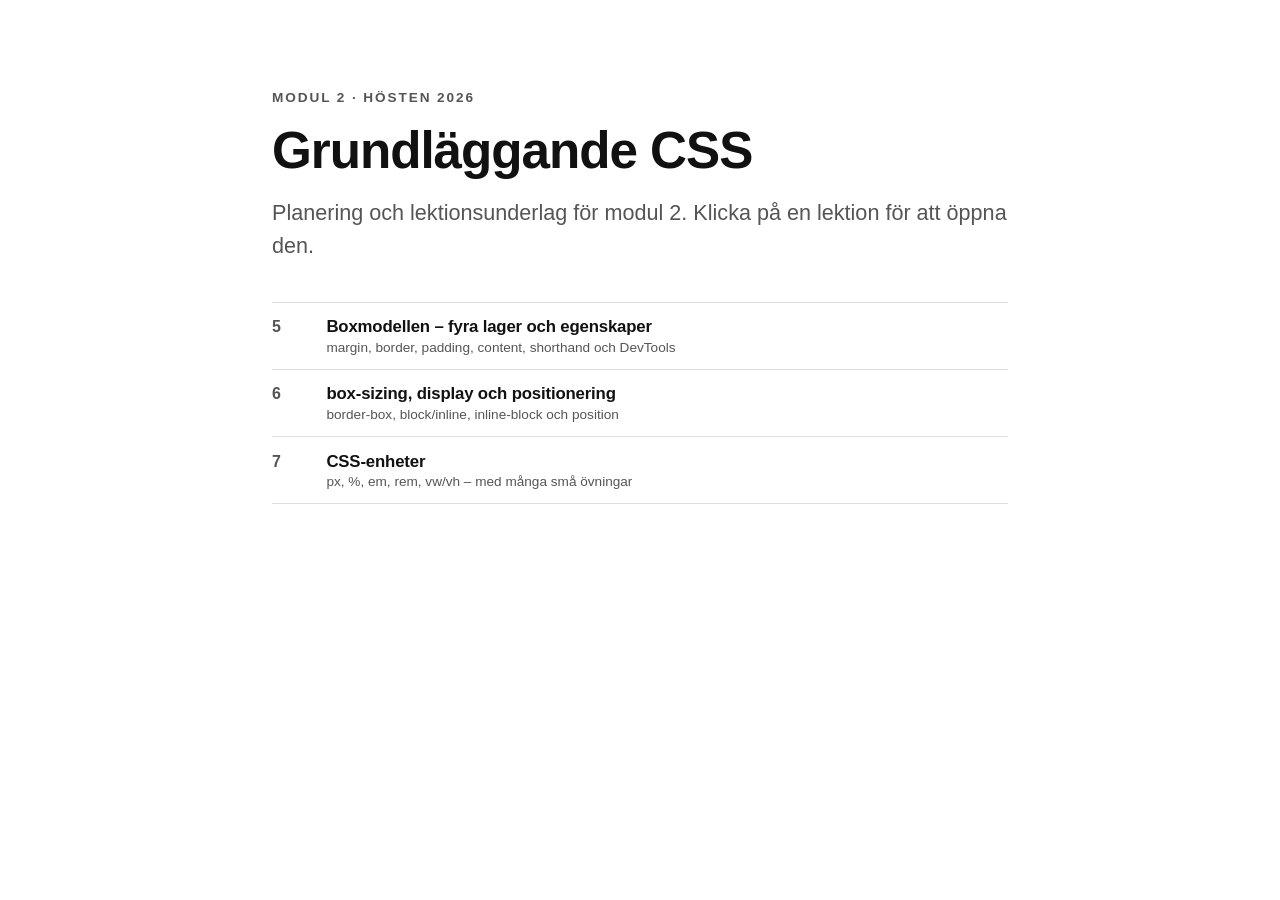
==== planering_WUD1/index.html @ 09762dc4 "first commit" ====
<!DOCTYPE html>
<html lang="sv">
<head>
<meta charset="UTF-8">
<meta name="viewport" content="width=device-width, initial-scale=1.0">
<title>Modul 2 – CSS · Innehåll</title>
<style>
  :root {
    --ink: #111;
    --paper: #ffffff;
    --muted: #555;
    --line: #ddd;
  }
  * { box-sizing: border-box; margin: 0; padding: 0; }
  body {
    font-family: -apple-system, BlinkMacSystemFont, "Segoe UI", Roboto, Helvetica, Arial, sans-serif;
    color: var(--ink);
    background: var(--paper);
    -webkit-font-smoothing: antialiased;
    min-height: 100vh;
    display: flex;
    justify-content: center;
    padding: 10vh 6vw;
  }
  .wrap { max-width: 46rem; width: 100%; }

  .kicker {
    text-transform: uppercase;
    letter-spacing: .14em;
    font-size: .85rem;
    color: var(--muted);
    margin-bottom: 1.2rem;
    font-weight: 600;
  }
  h1 { font-size: clamp(2rem, 5vw, 3.2rem); line-height: 1.05; font-weight: 800; letter-spacing: -.02em; }
  .lead { font-size: clamp(1.05rem, 2.2vw, 1.35rem); line-height: 1.5; color: var(--muted); margin-top: 1.2rem; }

  .toc { margin-top: 2.5rem; border-top: 1px solid var(--line); }
  a {
    display: flex;
    align-items: baseline;
    gap: 1rem;
    padding: .9rem 0;
    border-bottom: 1px solid var(--line);
    text-decoration: none;
    color: var(--ink);
  }
  a .num { flex-shrink: 0; font-weight: 800; font-size: 1rem; width: 2.4rem; color: var(--muted); }
  a .body h2 { font-size: 1.05rem; font-weight: 600; letter-spacing: -.01em; }
  a .body .meta { font-size: .85rem; color: var(--muted); margin-top: .15rem; }
  a:hover h2 { text-decoration: underline; }
</style>
</head>
<body>
<div class="wrap">
  <div class="kicker">Modul 2 · Hösten 2026</div>
  <h1>Grundläggande CSS</h1>
  <p class="lead">Planering och lektionsunderlag för modul 2. Klicka på en lektion för att öppna den.</p>

  <nav class="toc">
    <a href="lektion5-boxmodellen-lager-egenskaper.html">
      <span class="num">5</span>
      <span class="body"><h2>Boxmodellen – fyra lager och egenskaper</h2><div class="meta">margin, border, padding, content, shorthand och DevTools</div></span>
    </a>
    <a href="lektion6-box-sizing-display-positionering.html">
      <span class="num">6</span>
      <span class="body"><h2>box-sizing, display och positionering</h2><div class="meta">border-box, block/inline, inline-block och position</div></span>
    </a>
    <a href="lektion7-css-enheter.html">
      <span class="num">7</span>
      <span class="body"><h2>CSS-enheter</h2><div class="meta">px, %, em, rem, vw/vh – med många små övningar</div></span>
    </a>
  </nav>
</div>
</body>
</html>
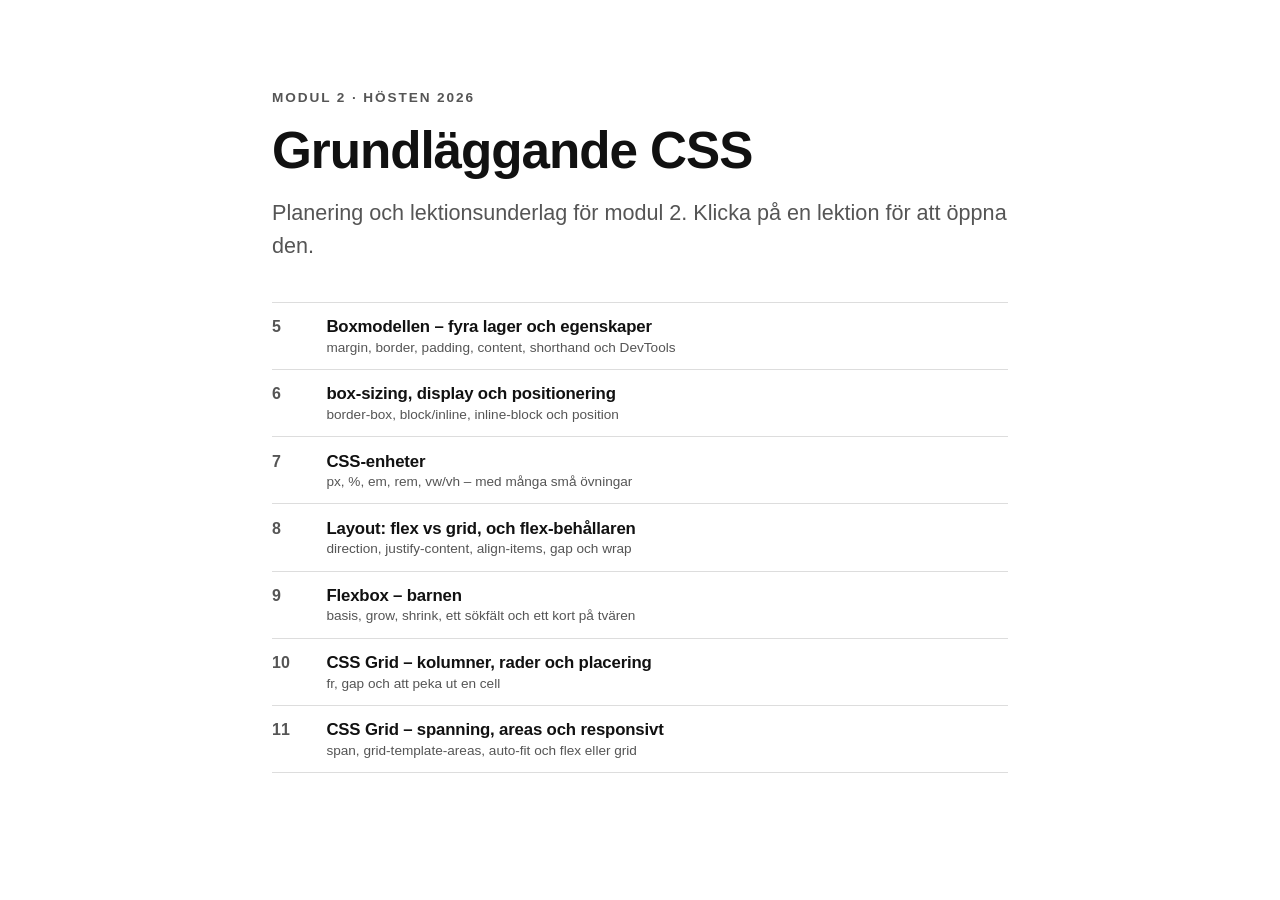
==== commit 59591df9: "flexbox" ====
--- a/planering_WUD1/index.html
+++ b/planering_WUD1/index.html
@@ -70,6 +70,22 @@
       <span class="num">7</span>
       <span class="body"><h2>CSS-enheter</h2><div class="meta">px, %, em, rem, vw/vh – med många små övningar</div></span>
     </a>
+    <a href="lektion8-flexbox-behallaren.html">
+      <span class="num">8</span>
+      <span class="body"><h2>Layout: flex vs grid, och flex-behållaren</h2><div class="meta">direction, justify-content, align-items, gap och wrap</div></span>
+    </a>
+    <a href="lektion9-flexbox-barnen.html">
+      <span class="num">9</span>
+      <span class="body"><h2>Flexbox – barnen</h2><div class="meta">basis, grow, shrink, ett sökfält och ett kort på tvären</div></span>
+    </a>
+    <a href="lektion10-css-grid-kolumner.html">
+      <span class="num">10</span>
+      <span class="body"><h2>CSS Grid – kolumner, rader och placering</h2><div class="meta">fr, gap och att peka ut en cell</div></span>
+    </a>
+    <a href="lektion11-css-grid-sidlayout.html">
+      <span class="num">11</span>
+      <span class="body"><h2>CSS Grid – spanning, areas och responsivt</h2><div class="meta">span, grid-template-areas, auto-fit och flex eller grid</div></span>
+    </a>
   </nav>
 </div>
 </body>
